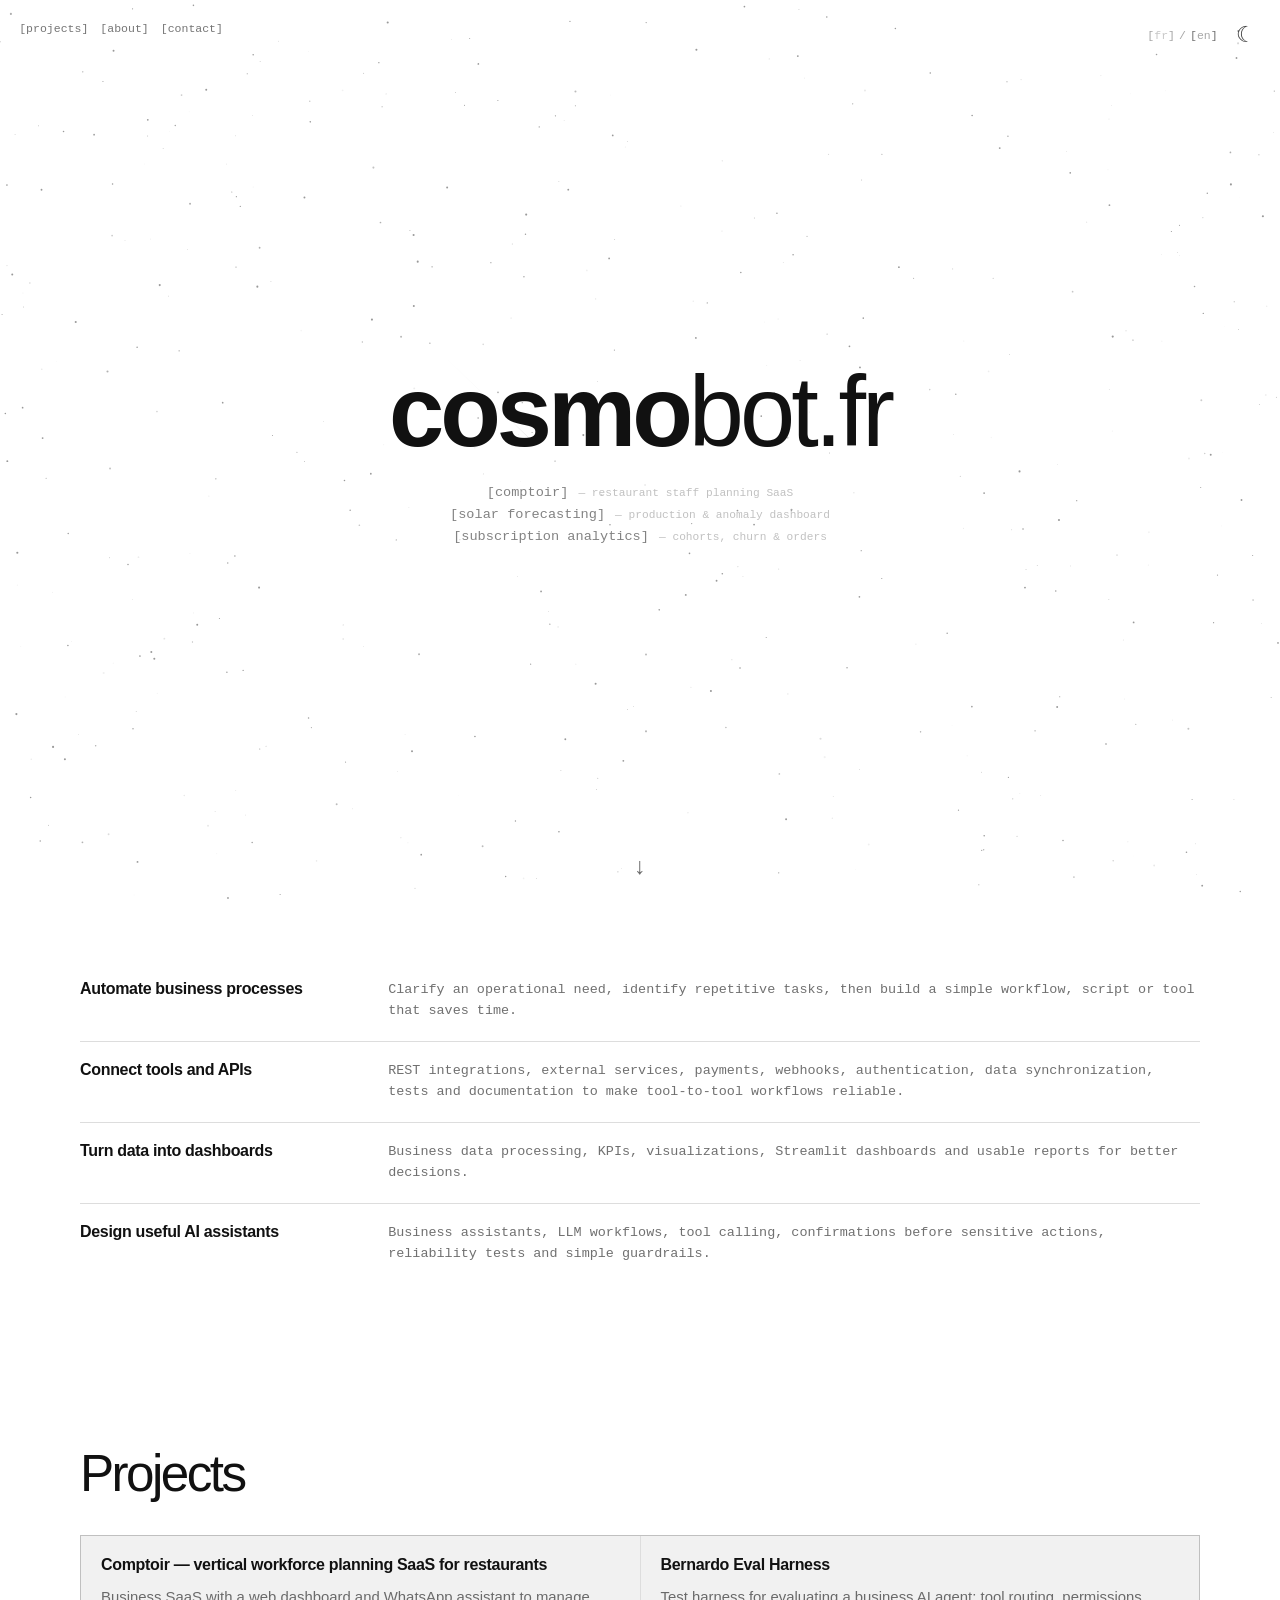
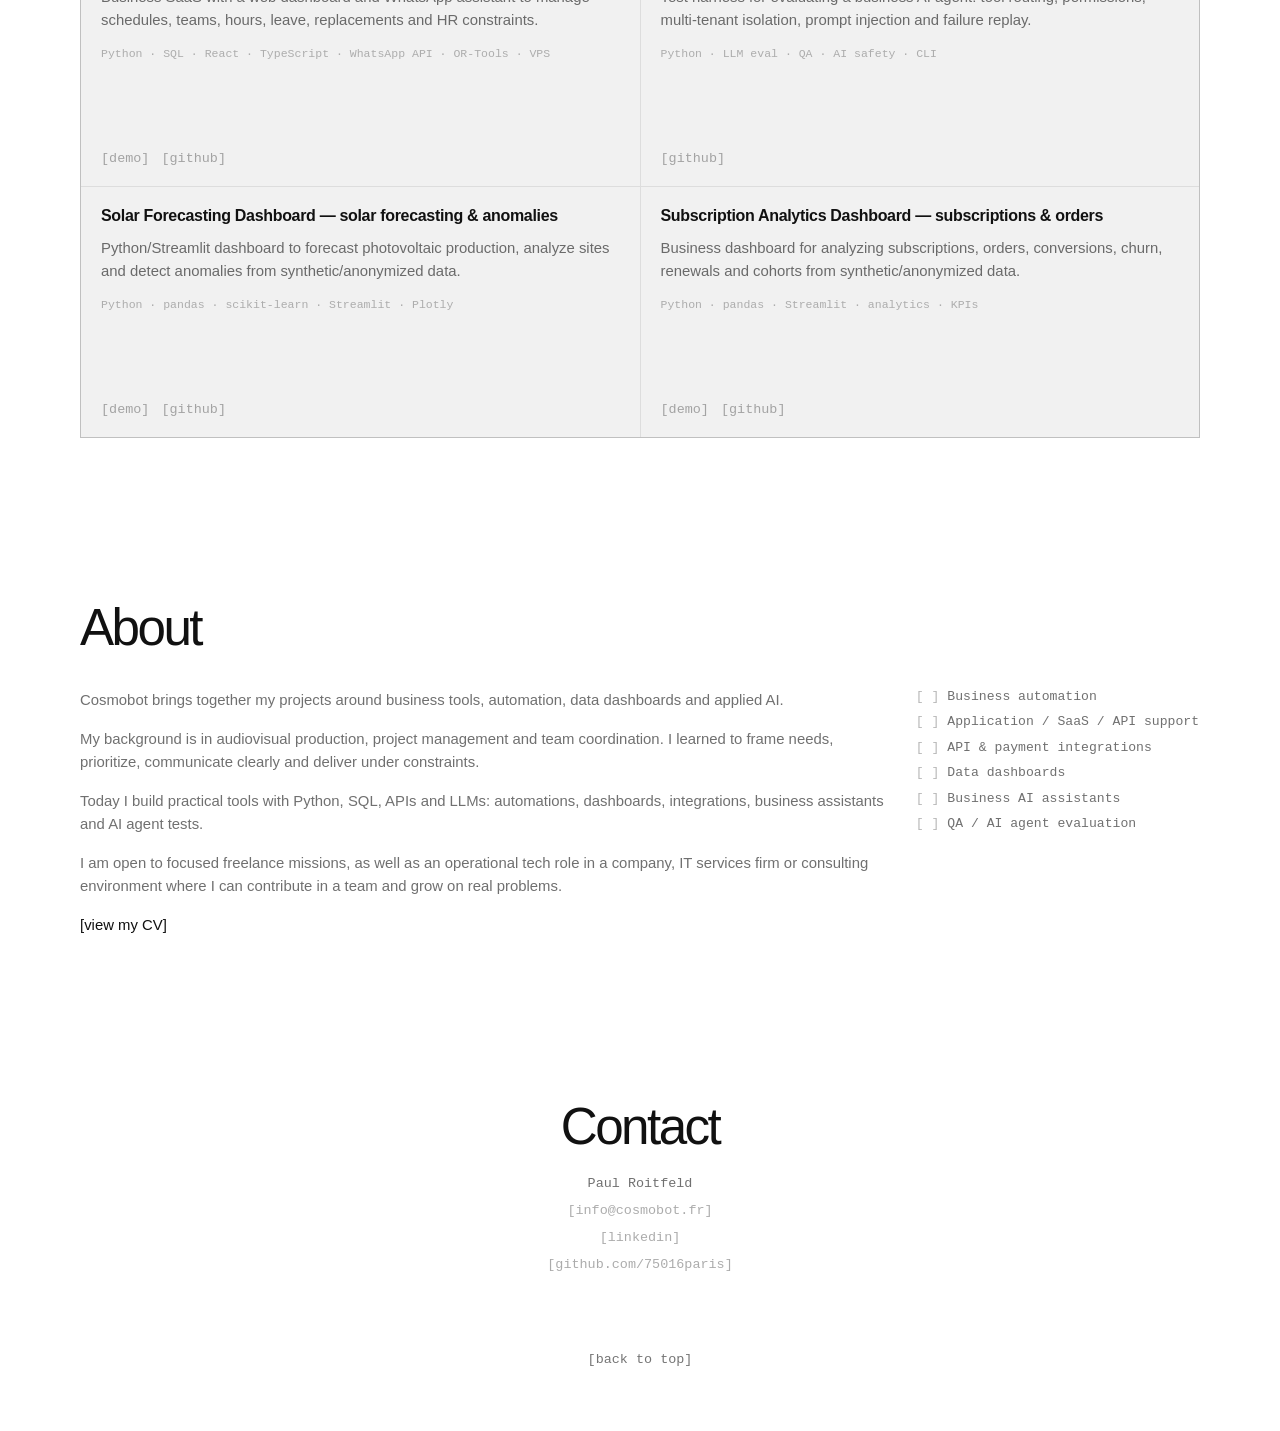
==== en/index.html @ f6ac61f9 "Add English site version" ====
<!DOCTYPE html>
<html lang="en">
<head>
  <meta charset="UTF-8">
  <meta name="viewport" content="width=device-width, initial-scale=1.0">
  <title>Cosmobot — Paul Roitfeld</title>
  <style>
    * { margin: 0; padding: 0; box-sizing: border-box; }

    :root {
      --bg: #0a0a0a;
      --text: #f0f0f0;
      --muted: rgba(240, 240, 240, 0.58);
      --faint: rgba(240, 240, 240, 0.28);
      --line: rgba(240, 240, 240, 0.14);
      --panel: rgba(240, 240, 240, 0.035);
    }

    [data-theme="light"] {
      --bg: #ffffff;
      --text: #111111;
      --muted: rgba(17, 17, 17, 0.60);
      --faint: rgba(17, 17, 17, 0.30);
      --line: rgba(17, 17, 17, 0.14);
      --panel: rgba(17, 17, 17, 0.035);
    }

    html { scroll-behavior: smooth; }

    body {
      background: var(--bg);
      color: var(--text);
      min-height: 100vh;
      transition: background 0.4s, color 0.4s;
      position: relative;
      font-family: Helvetica, 'Helvetica Neue', Arial, sans-serif;
    }

    #stars {
      position: fixed;
      top: 0; left: 0;
      width: 100%; height: 100%;
      z-index: 0;
      pointer-events: none;
      transition: opacity 0.4s;
    }

    .theme-toggle {
      position: fixed;
      top: 1.2rem;
      right: 1.2rem;
      z-index: 20;
      background: none;
      border: none;
      color: var(--text);
      cursor: pointer;
      font-size: 1.4rem;
      padding: 0.3rem;
      transition: color 0.4s, opacity 0.2s;
      opacity: 0.8;
      line-height: 1;
    }

    .theme-toggle:hover { opacity: 1; }

    .corner-controls {
      position: fixed;
      top: 1.2rem;
      right: 1.2rem;
      z-index: 20;
      display: flex;
      align-items: center;
      gap: 0.85rem;
      font-family: 'Courier New', Courier, monospace;
      font-size: 0.72rem;
    }

    .corner-controls .theme-toggle {
      position: static;
      top: auto;
      right: auto;
    }

    .language-switch {
      display: flex;
      gap: 0.25rem;
      color: var(--muted);
    }

    .language-switch a,
    .language-switch span {
      opacity: 0.62;
      color: inherit;
      text-decoration: none;
    }

    .language-switch a:hover,
    .language-switch a.is-active { opacity: 1; }

    .language-switch a:hover span { text-decoration: underline; }

    .top-nav {
      position: fixed;
      top: 1.35rem;
      left: 1.2rem;
      z-index: 20;
      display: flex;
      gap: 0.75rem;
      flex-wrap: wrap;
      justify-content: flex-start;
      font-family: 'Courier New', Courier, monospace;
      font-size: 0.72rem;
    }

    .hero-products {
      display: flex;
      flex-direction: column;
      gap: 0.45rem;
      align-items: center;
      margin-bottom: 1.4rem;
      font-family: 'Courier New', Courier, monospace;
    }

    .scroll-nav {
      position: fixed;
      inset: 0;
      z-index: 20;
      pointer-events: none;
      font-family: 'Courier New', Courier, monospace;
    }

    .scroll-nav button {
      display: none;
      position: fixed;
      left: 50%;
      transform: translateX(-50%);
      background: none;
      border: none;
      color: var(--text);
      opacity: 0.62;
      font: inherit;
      font-size: 1.45rem;
      line-height: 1;
      padding: 0.25rem 0.35rem;
      cursor: pointer;
      pointer-events: auto;
      transition: opacity 0.2s, transform 0.2s;
    }

    #scrollUp { top: 1rem; }
    #scrollDown { bottom: 1rem; }
    .scroll-nav button.is-visible { display: block; }
    .scroll-nav button:hover { opacity: 1; transform: translateX(-50%) translateY(-1px); }

    .product-link {
      color: var(--text);
      font-size: 0.85rem;
      text-decoration: none;
      opacity: 0.52;
      transition: opacity 0.2s, color 0.4s;
      display: inline-block;
    }

    .product-link:hover { opacity: 1; }
    .product-link:hover .product-name { text-decoration: underline; }

    .product-tagline {
      opacity: 0.5;
      font-size: 0.7rem;
      margin-left: 0.3em;
    }

    .hero-links {
      display: flex;
      gap: 0.9rem;
      flex-wrap: wrap;
      justify-content: center;
      font-family: 'Courier New', Courier, monospace;
      font-size: 0.78rem;
    }

    a {
      color: inherit;
      text-decoration: none;
    }

    .top-nav a, .hero-links a, .bracket-link {
      opacity: 0.58;
      transition: opacity 0.2s, color 0.4s;
    }

    .top-nav a:hover, .hero-links a:hover, .bracket-link:hover { opacity: 1; }
    .top-nav a:hover span, .hero-links a:hover span, .bracket-link:hover span { text-decoration: underline; }

    .prominent-link {
      color: var(--text);
      opacity: 1;
    }

    main {
      position: relative;
      z-index: 1;
      width: min(1120px, calc(100% - 2.4rem));
      margin: 0 auto;
    }

    .hero {
      position: relative;
      min-height: 100vh;
      display: flex;
      flex-direction: column;
      align-items: center;
      justify-content: center;
      text-align: center;
      padding: 6rem 0 4rem;
    }

    .logo {
      font-size: clamp(2.9rem, 8vw, 6.2rem);
      letter-spacing: -0.04em;
      user-select: none;
      margin-bottom: 1.6rem;
      line-height: 0.95;
    }

    .logo-cosmo { font-weight: 700; }
    .logo-bot { font-weight: 300; }

    .intro-line {
      max-width: 840px;
      color: var(--muted);
      font-size: clamp(1.05rem, 2vw, 1.35rem);
      line-height: 1.45;
      margin-bottom: 1.8rem;
    }

    .actions {
      display: flex;
      gap: 1rem;
      flex-wrap: wrap;
      justify-content: center;
      font-family: 'Courier New', Courier, monospace;
      font-size: 0.82rem;
    }

    section {
      padding: 5rem 0;
    }

    .section-head {
      display: flex;
      align-items: baseline;
      justify-content: space-between;
      gap: 1.5rem;
      margin-bottom: 2rem;
    }

    h3 {
      font-size: clamp(1.8rem, 4vw, 3.2rem);
      font-weight: 400;
      letter-spacing: -0.05em;
    }


    .text-list {
      display: grid;
      gap: 1.2rem;
      width: 100%;
    }

    .text-item {
      display: grid;
      grid-template-columns: minmax(210px, 0.35fr) 1fr;
      gap: 1.5rem;
      padding-bottom: 1.2rem;
      border-bottom: 1px solid var(--line);
    }

    .text-item:last-child { border-bottom: none; }

    .text-item h4, .project h4 {
      font-size: 1rem;
      font-weight: 600;
      letter-spacing: -0.02em;
      margin-bottom: 0.75rem;
    }

    .text-item p {
      color: var(--muted);
      font-family: 'Courier New', Courier, monospace;
      font-size: 0.84rem;
      line-height: 1.55;
    }

    .project p, .about p {
      color: var(--muted);
      font-size: 0.93rem;
      line-height: 1.55;
    }

    .projects {
      display: grid;
      grid-template-columns: 1fr 1fr;
      gap: 1px;
      background: var(--line);
      border: 1px solid var(--line);
    }

    .project {
      background: color-mix(in srgb, var(--bg) 94%, var(--text));
      padding: 1.25rem;
      min-height: 250px;
      display: flex;
      flex-direction: column;
      justify-content: space-between;
      gap: 1.2rem;
      cursor: pointer;
      transition: background 0.2s, color 0.4s;
    }

    .project:hover,
    .project:focus-visible {
      background: color-mix(in srgb, var(--bg) 88%, var(--text));
      outline: none;
    }

    .meta {
      color: var(--faint);
      font-family: 'Courier New', Courier, monospace;
      font-size: 0.72rem;
      line-height: 1.5;
      margin-top: 0.8rem;
    }

    .about {
      display: grid;
      grid-template-columns: 1fr minmax(210px, 0.35fr);
      gap: 1.5rem;
      align-items: start;
      width: 100%;
    }

    .about p + p { margin-top: 1rem; }

    .roles {
      list-style: none;
      display: grid;
      gap: 0.65rem;
      color: var(--muted);
      font-family: 'Courier New', Courier, monospace;
      font-size: 0.82rem;
    }

    .roles li::before { content: '[ ] '; color: var(--faint); }

    .project-links,
    .contact-details {
      list-style: none;
      display: flex;
      flex-wrap: wrap;
      gap: 0.75rem;
      font-family: 'Courier New', Courier, monospace;
      font-size: 0.84rem;
      color: var(--muted);
    }

    .contact-details {
      justify-content: center;
      flex-direction: column;
      align-items: center;
    }

    .contact-block {
      display: flex;
      flex-direction: column;
      justify-content: center;
      align-items: center;
      text-align: center;
      gap: 1.2rem;
    }

    .contact-block p {
      max-width: 680px;
      color: var(--muted);
      line-height: 1.55;
    }

    .site-footer {
      padding: 0 0 4rem;
      text-align: center;
      font-family: 'Courier New', Courier, monospace;
      font-size: 0.84rem;
    }

    @media (max-width: 860px) {
      .projects, .about, .text-item { grid-template-columns: 1fr; }
      .top-nav {
        right: 8rem;
      }
      .section-head { align-items: flex-start; flex-direction: column; }
    }
  </style>
</head>
<body>
  <canvas id="stars"></canvas>

  <nav class="top-nav" aria-label="Main navigation">
    <a href="#projects">[<span>projects</span>]</a>
    <a href="#about">[<span>about</span>]</a>
    <a href="#contact">[<span>contact</span>]</a>
  </nav>

  <div class="corner-controls">
    <nav class="language-switch" aria-label="Language">
      <a href="../">[<span>fr</span>]</a>
      <span>/</span>
      <a class="is-active" href="index.html" aria-current="page">[<span>en</span>]</a>
    </nav>
    <button class="theme-toggle" id="themeToggle" aria-label="Toggle theme">
      <span id="toggleIcon">●</span>
    </button>
  </div>

  <nav class="scroll-nav" aria-label="Scroll navigation">
    <button type="button" id="scrollUp" aria-label="Scroll up">↑</button>
    <button type="button" id="scrollDown" aria-label="Scroll down">↓</button>
  </nav>

  <main>
    <section class="hero" id="top">
      <h1 class="logo"><span class="logo-cosmo">cosmo</span><span class="logo-bot">bot.fr</span></h1>
      <div class="hero-products" aria-label="Featured products">
        <a class="product-link" href="https://comptoir.cosmobot.fr" target="_blank" rel="noopener noreferrer">[<span class="product-name">comptoir</span>]<span class="product-tagline"> — restaurant staff planning SaaS</span></a>
        <a class="product-link" href="https://solar.cosmobot.fr" target="_blank" rel="noopener noreferrer">[<span class="product-name">solar forecasting</span>]<span class="product-tagline"> — production & anomaly dashboard</span></a>
        <a class="product-link" href="https://analytics.cosmobot.fr" target="_blank" rel="noopener noreferrer">[<span class="product-name">subscription analytics</span>]<span class="product-tagline"> — cohorts, churn & orders</span></a>
      </div>
    </section>

    <section id="services" aria-label="Services">
      <div class="text-list">
        <article class="text-item">
          <h4>Automate business processes</h4>
          <p>Clarify an operational need, identify repetitive tasks, then build a simple workflow, script or tool that saves time.</p>
        </article>
        <article class="text-item">
          <h4>Connect tools and APIs</h4>
          <p>REST integrations, external services, payments, webhooks, authentication, data synchronization, tests and documentation to make tool-to-tool workflows reliable.</p>
        </article>
        <article class="text-item">
          <h4>Turn data into dashboards</h4>
          <p>Business data processing, KPIs, visualizations, Streamlit dashboards and usable reports for better decisions.</p>
        </article>
        <article class="text-item">
          <h4>Design useful AI assistants</h4>
          <p>Business assistants, LLM workflows, tool calling, confirmations before sensitive actions, reliability tests and simple guardrails.</p>
        </article>
      </div>
    </section>

    <section id="projects">
      <div class="section-head">
        <h3>Projects</h3>
      </div>
      <div class="projects">
        <article class="project" id="comptoir" tabindex="0" data-href="projects/comptoir.html" aria-label="Open Comptoir project page">
          <div>
            <h4>Comptoir — vertical workforce planning SaaS for restaurants</h4>
            <p>Business SaaS with a web dashboard and WhatsApp assistant to manage schedules, teams, hours, leave, replacements and HR constraints.</p>
            <div class="meta">Python · SQL · React · TypeScript · WhatsApp API · OR-Tools · VPS</div>
          </div>
          <div class="project-links">
            <a class="bracket-link" href="https://comptoir.cosmobot.fr" target="_blank" rel="noopener noreferrer">[<span>demo</span>]</a>
            <a class="bracket-link" href="https://github.com/75016paris/comptoir-ai-restaurant-planning" target="_blank" rel="noopener noreferrer">[<span>github</span>]</a>
          </div>
        </article>
        <article class="project" id="bernardo" tabindex="0" data-href="projects/bernardo.html" aria-label="Open Bernardo Eval Harness project page">
          <div>
            <h4>Bernardo Eval Harness</h4>
            <p>Test harness for evaluating a business AI agent: tool routing, permissions, multi-tenant isolation, prompt injection and failure replay.</p>
            <div class="meta">Python · LLM eval · QA · AI safety · CLI</div>
          </div>
          <div class="project-links">
            <a class="bracket-link" href="https://github.com/75016paris/bernardo-ai-agent-eval-harness" target="_blank" rel="noopener noreferrer">[<span>github</span>]</a>
          </div>
        </article>
        <article class="project" id="solar-forecasting" tabindex="0" data-href="projects/solar-forecasting.html" aria-label="Open Solar Forecasting Dashboard project page">
          <div>
            <h4>Solar Forecasting Dashboard — solar forecasting & anomalies</h4>
            <p>Python/Streamlit dashboard to forecast photovoltaic production, analyze sites and detect anomalies from synthetic/anonymized data.</p>
            <div class="meta">Python · pandas · scikit-learn · Streamlit · Plotly</div>
          </div>
          <div class="project-links">
            <a class="bracket-link" href="https://solar.cosmobot.fr" target="_blank" rel="noopener noreferrer">[<span>demo</span>]</a>
            <a class="bracket-link" href="https://github.com/75016paris/solar-forecasting-anomaly-detection-dashboard" target="_blank" rel="noopener noreferrer">[<span>github</span>]</a>
          </div>
        </article>
        <article class="project" id="subscription-analytics" tabindex="0" data-href="projects/subscription-analytics.html" aria-label="Open Subscription Analytics Dashboard project page">
          <div>
            <h4>Subscription Analytics Dashboard — subscriptions & orders</h4>
            <p>Business dashboard for analyzing subscriptions, orders, conversions, churn, renewals and cohorts from synthetic/anonymized data.</p>
            <div class="meta">Python · pandas · Streamlit · analytics · KPIs</div>
          </div>
          <div class="project-links">
            <a class="bracket-link" href="https://analytics.cosmobot.fr" target="_blank" rel="noopener noreferrer">[<span>demo</span>]</a>
            <a class="bracket-link" href="https://github.com/75016paris/subscription-analytics-dashboard" target="_blank" rel="noopener noreferrer">[<span>github</span>]</a>
          </div>
        </article>
      </div>
    </section>

    <section id="about">
      <div class="section-head">
        <h3>About</h3>
      </div>
      <div class="about">
        <div>
          <p>
            Cosmobot brings together my projects around business tools, automation,
            data dashboards and applied AI.
          </p>
          <p>
            My background is in audiovisual production, project management and team coordination.
            I learned to frame needs, prioritize, communicate clearly and deliver under constraints.
          </p>
          <p>
            Today I build practical tools with Python, SQL, APIs and LLMs: automations,
            dashboards, integrations, business assistants and AI agent tests.
          </p>
          <p>
            I am open to focused freelance missions, as well as an operational tech role in a company,
            IT services firm or consulting environment where I can contribute in a team and grow on real problems.
          </p>
          <p>
            <a class="bracket-link prominent-link" href="cv.html">[<span>view my CV</span>]</a>
          </p>
        </div>
        <ul class="roles">
          <li>Business automation</li>
          <li>Application / SaaS / API support</li>
          <li>API & payment integrations</li>
          <li>Data dashboards</li>
          <li>Business AI assistants</li>
          <li>QA / AI agent evaluation</li>
        </ul>
      </div>
    </section>

    <section id="contact">
      <div class="contact-block">
        <h3>Contact</h3>
        <ul class="contact-details">
          <li>Paul Roitfeld</li>
          <li><a class="bracket-link js-email" href="#" data-user="info" data-domain="cosmobot.fr">[<span>info@cosmobot.fr</span>]</a></li>
          <li><a class="bracket-link" href="https://www.linkedin.com/in/paul-r-07ab7b38b/">[<span>linkedin</span>]</a></li>
          <li><a class="bracket-link" href="https://github.com/75016paris">[<span>github.com/75016paris</span>]</a></li>
        </ul>
      </div>
    </section>

    <footer class="site-footer">
      <a class="bracket-link" href="#top">[<span>back to top</span>]</a>
    </footer>
  </main>

  <script>
    const html = document.documentElement;
    const iconEl = document.getElementById('toggleIcon');
    const canvas = document.getElementById('stars');
    const ctx = canvas.getContext('2d');
    const ICONS = { light: '☾︎', dark: '☀︎' };

    function getSystemPref() {
      return window.matchMedia('(prefers-color-scheme: light)').matches ? 'light' : 'dark';
    }

    let theme = localStorage.getItem('cosmobot-theme') || getSystemPref();

    function applyTheme() {
      html.setAttribute('data-theme', theme);
      iconEl.textContent = ICONS[theme];
    }

    applyTheme();

    document.getElementById('themeToggle').addEventListener('click', () => {
      theme = theme === 'light' ? 'dark' : 'light';
      localStorage.setItem('cosmobot-theme', theme);
      applyTheme();
    });

    document.querySelectorAll('.js-email').forEach((link) => {
      const email = `${link.dataset.user}@${link.dataset.domain}`;
      link.href = `mailto:${email}`;
    });

    document.querySelectorAll('.project').forEach((card) => {
      card.addEventListener('click', () => {
        window.location.href = card.dataset.href;
      });
      card.addEventListener('keydown', (event) => {
        if (event.key === 'Enter' || event.key === ' ') {
          event.preventDefault();
          window.location.href = card.dataset.href;
        }
      });
    });

    document.querySelectorAll('.project a').forEach((link) => {
      link.addEventListener('click', (event) => event.stopPropagation());
    });

    const scrollUp = document.getElementById('scrollUp');
    const scrollDown = document.getElementById('scrollDown');

    function updateScrollNav() {
      const doc = document.documentElement;
      const canScroll = doc.scrollHeight > window.innerHeight + 8;
      const nearTop = window.scrollY < 24;
      const nearBottom = window.scrollY + window.innerHeight >= doc.scrollHeight - 24;
      scrollUp.classList.toggle('is-visible', canScroll && !nearTop);
      scrollDown.classList.toggle('is-visible', canScroll && !nearBottom);
    }

    scrollUp.addEventListener('click', () => {
      window.scrollBy({ top: -window.innerHeight * 0.85, behavior: 'smooth' });
    });

    scrollDown.addEventListener('click', () => {
      if (window.scrollY < 24) {
        const services = document.getElementById('services');
        const target = Math.max(0, services.offsetTop - 60);
        window.scrollTo({ top: target, behavior: 'smooth' });
        return;
      }
      window.scrollBy({ top: window.innerHeight * 0.85, behavior: 'smooth' });
    });

    window.addEventListener('scroll', updateScrollNav, { passive: true });
    window.addEventListener('resize', updateScrollNav);
    updateScrollNav();

    let w, h, stars = [], shootingStar = null, shootingTimer = 0, lastTime = 0;

    function resize() {
      w = canvas.width = window.innerWidth;
      h = canvas.height = window.innerHeight;
      initStars();
    }

    function initStars() {
      stars = [];
      const count = Math.floor((w * h) / 2500);
      for (let i = 0; i < count; i++) {
        stars.push({
          x: Math.random() * w,
          y: Math.random() * h,
          r: Math.random() * 0.7 + 0.2,
          baseAlpha: Math.random() * 0.05 + 0.02,
          phase: Math.random() * Math.PI * 2,
          speed: Math.random() * 1.2 + 0.3,
          amplitude: Math.random() * 0.95 + 0.4
        });
      }
    }

    function starColor() {
      return html.getAttribute('data-theme') === 'light' ? '0, 0, 0' : '255, 255, 255';
    }

    function launchShootingStar() {
      shootingStar = {
        x: Math.random() * w * 0.7,
        y: Math.random() * h * 0.3,
        angle: Math.PI / 7 + Math.random() * Math.PI / 8,
        speed: 7 + Math.random() * 3,
        life: 1,
        length: 140 + Math.random() * 80,
        maxAlpha: 0.3 + Math.random() * 0.2
      };
    }

    function draw(time) {
      const dt = (time - lastTime) / 1000;
      lastTime = time;
      ctx.clearRect(0, 0, w, h);
      const c = starColor();
      const isLight = html.getAttribute('data-theme') === 'light';

      for (const s of stars) {
        s.phase += s.speed * dt;
        const twinkle = (Math.sin(s.phase) + 1) / 2;
        const alpha = s.baseAlpha + s.amplitude * twinkle;
        const a = isLight ? Math.min(alpha * 1.2, 0.40) : alpha;
        const r = isLight ? s.r * 1.2 : s.r;
        ctx.beginPath();
        ctx.arc(s.x, s.y, r, 0, Math.PI * 2);
        ctx.fillStyle = `rgba(${c}, ${a})`;
        ctx.fill();
      }

      shootingTimer += dt;
      const shootInterval = shootingStar === null && lastTime < 3000 ? 1 : 6 + Math.random() * 6;
      if (shootingTimer > shootInterval && !shootingStar) {
        launchShootingStar();
        shootingTimer = 0;
      }

      if (shootingStar) {
        const ss = shootingStar;
        ss.x += Math.cos(ss.angle) * ss.speed;
        ss.y += Math.sin(ss.angle) * ss.speed;
        ss.life -= dt * 0.4;
        if (ss.life > 0 && ss.x < w + 100 && ss.y < h + 100) {
          const tailX = ss.x - Math.cos(ss.angle) * ss.length * ss.life;
          const tailY = ss.y - Math.sin(ss.angle) * ss.length * ss.life;
          const a = ss.life * (isLight ? ss.maxAlpha * 0.5 : ss.maxAlpha);
          const grad = ctx.createLinearGradient(tailX, tailY, ss.x, ss.y);
          grad.addColorStop(0, `rgba(${c}, 0)`);
          grad.addColorStop(0.8, `rgba(${c}, ${a * 0.3})`);
          grad.addColorStop(1, `rgba(${c}, ${a})`);
          ctx.beginPath();
          ctx.moveTo(tailX, tailY);
          ctx.lineTo(ss.x, ss.y);
          ctx.strokeStyle = grad;
          ctx.lineWidth = 0.7;
          ctx.stroke();
          ctx.beginPath();
          ctx.arc(ss.x, ss.y, 0.7, 0, Math.PI * 2);
          ctx.fillStyle = `rgba(${c}, ${a * 1.2})`;
          ctx.fill();
        } else {
          shootingStar = null;
        }
      }

      requestAnimationFrame(draw);
    }

    window.addEventListener('resize', resize);
    resize();
    requestAnimationFrame(draw);
  </script>
</body>
</html>
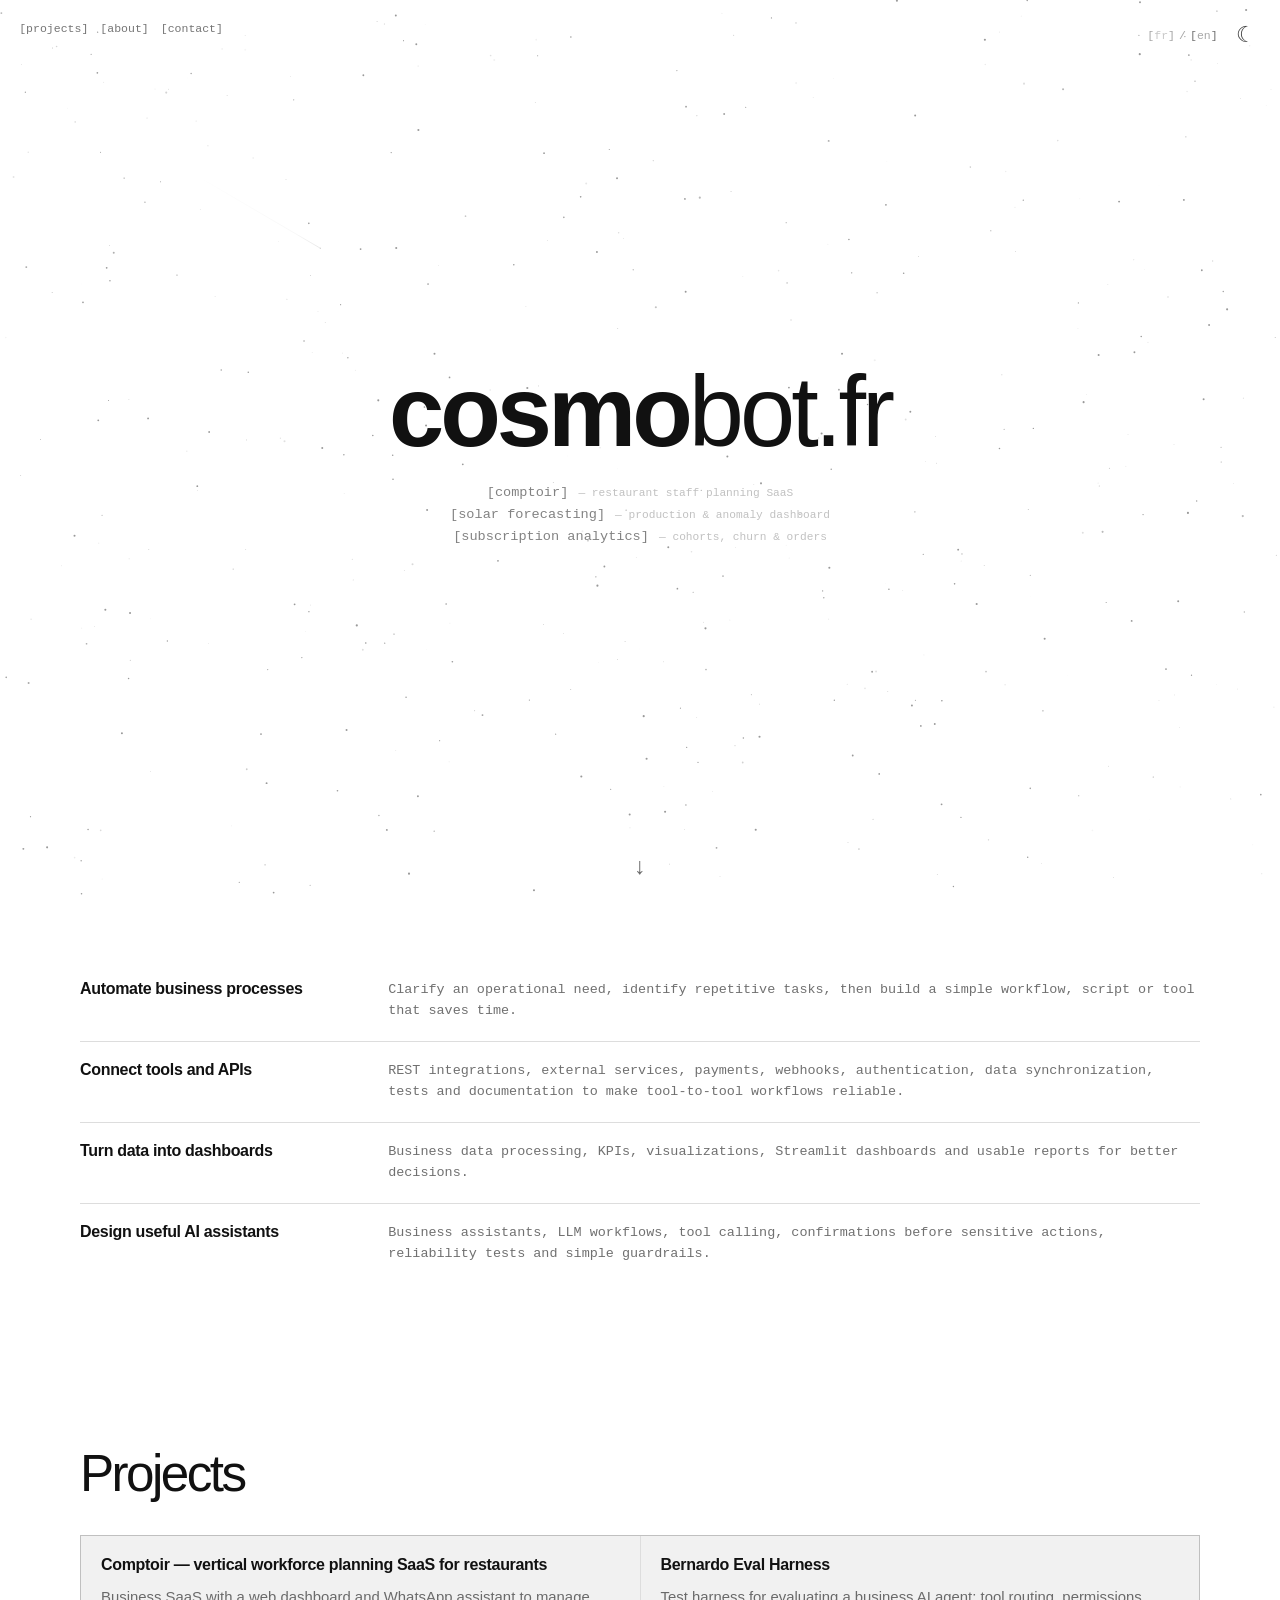
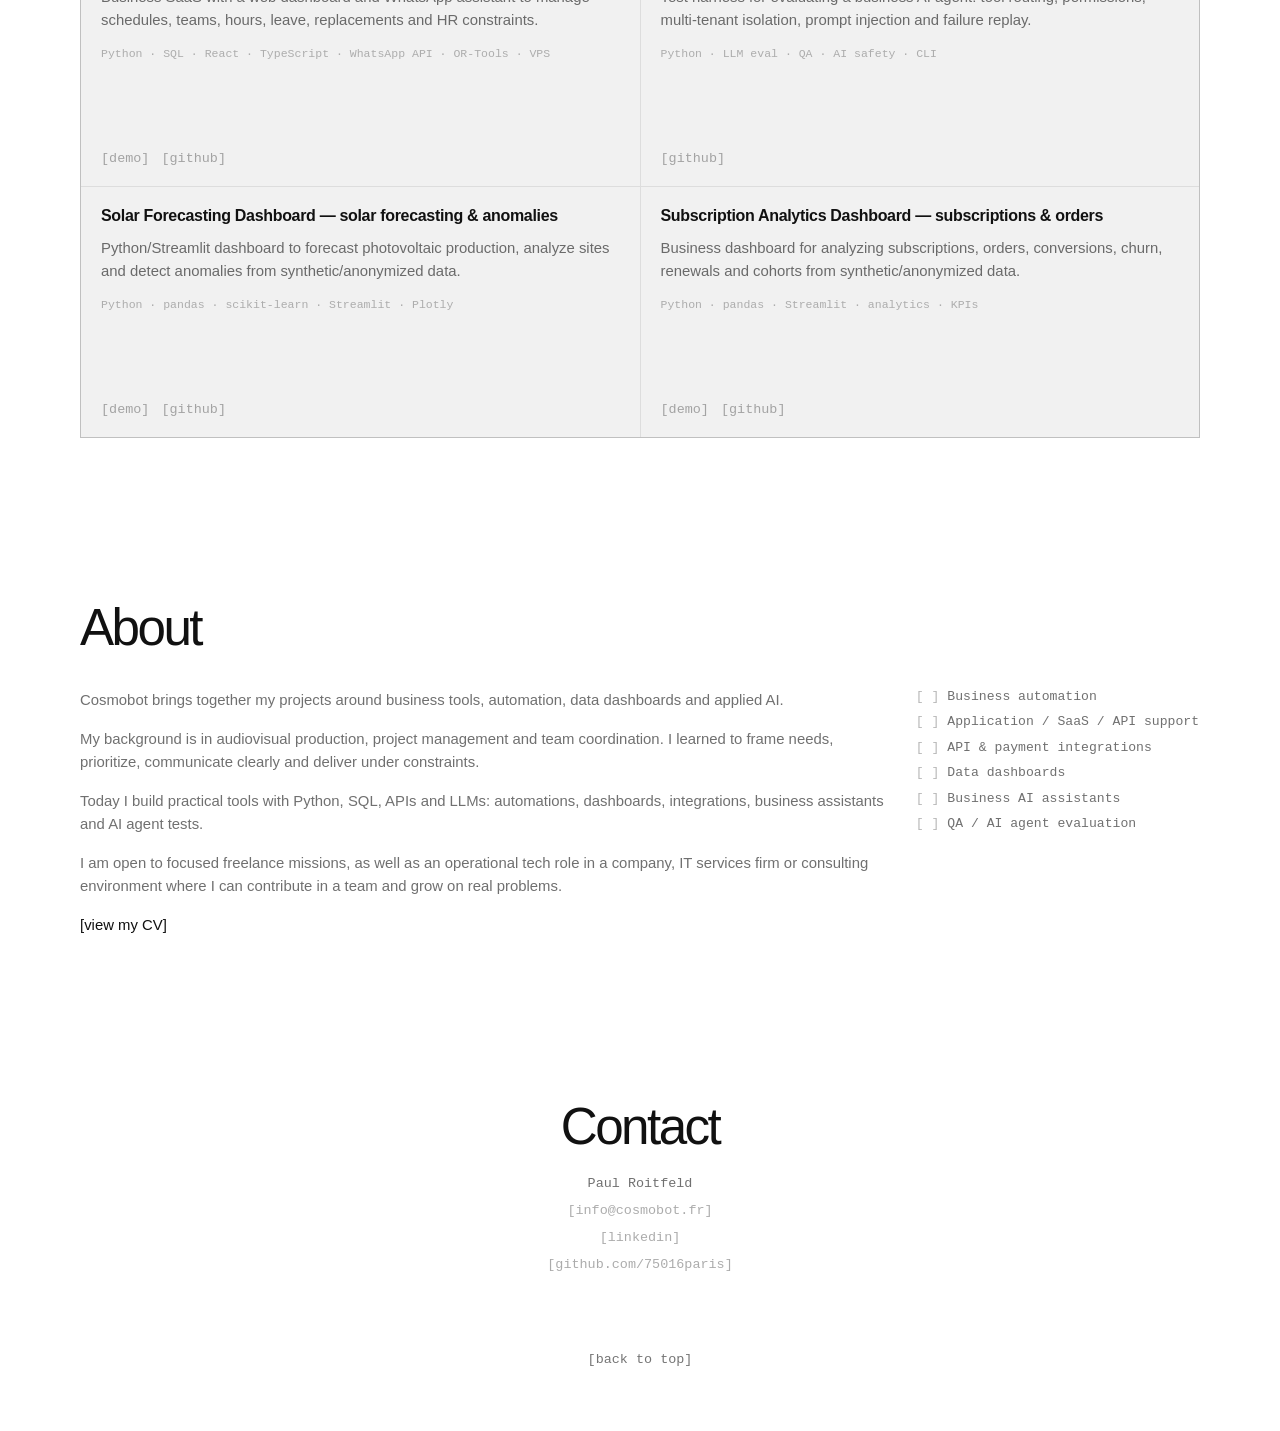
==== commit e334a67e: "Add Cosmobot social preview image" ====
--- a/en/index.html
+++ b/en/index.html
@@ -4,6 +4,19 @@
   <meta charset="UTF-8">
   <meta name="viewport" content="width=device-width, initial-scale=1.0">
   <title>Cosmobot — Paul Roitfeld</title>
+  <meta name="description" content="Paul Roitfeld's portfolio — Python, data, automation, application support and applied AI projects.">
+  <meta property="og:title" content="Cosmobot — Paul Roitfeld Portfolio">
+  <meta property="og:description" content="Python, data, automation, application support and applied AI projects.">
+  <meta property="og:type" content="website">
+  <meta property="og:url" content="https://cosmobot.fr/en/">
+  <meta property="og:image" content="https://cosmobot.fr/assets/cosmobot-og.png">
+  <meta property="og:image:width" content="1200">
+  <meta property="og:image:height" content="630">
+  <meta name="twitter:card" content="summary_large_image">
+  <meta name="twitter:title" content="Cosmobot — Paul Roitfeld Portfolio">
+  <meta name="twitter:description" content="Python, data, automation, application support and applied AI projects.">
+  <meta name="twitter:image" content="https://cosmobot.fr/assets/cosmobot-og.png">
+  <link rel="icon" type="image/png" href="/assets/cosmobot-logo.png">
   <style>
     * { margin: 0; padding: 0; box-sizing: border-box; }
 
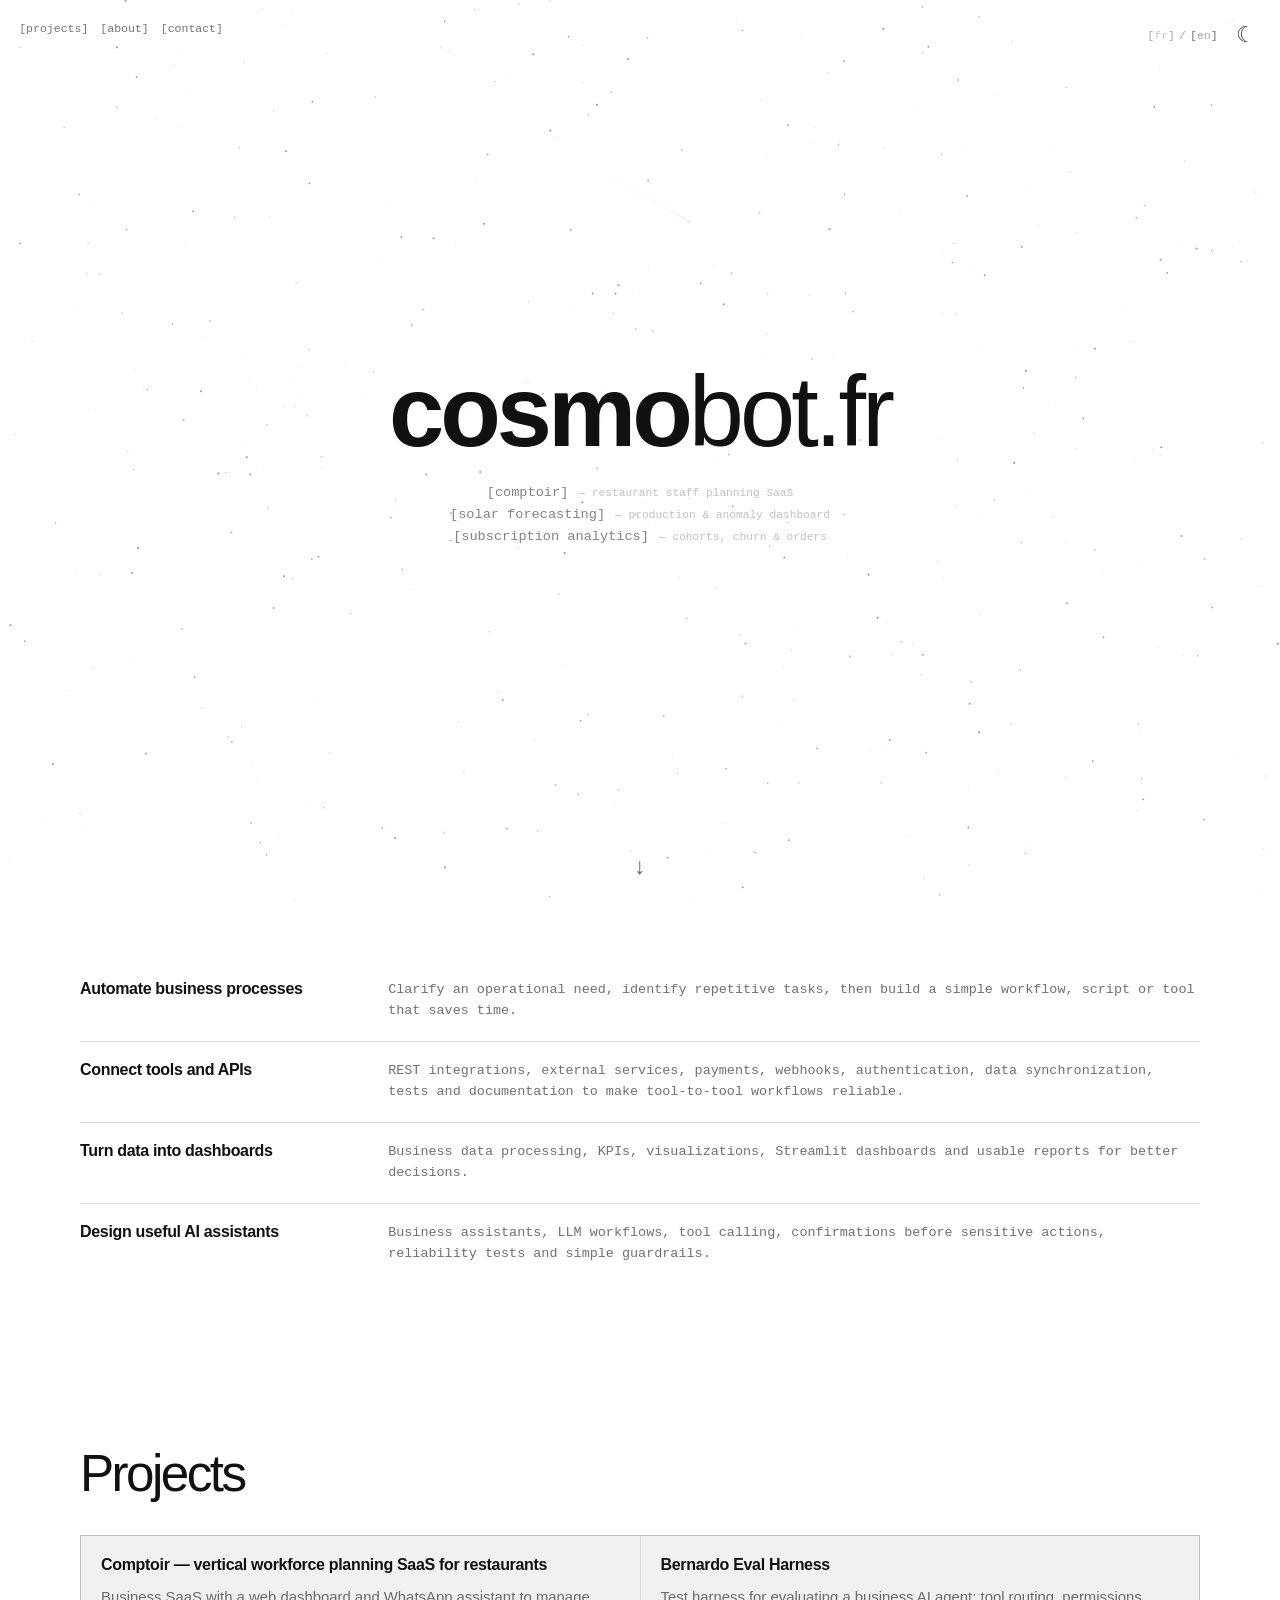
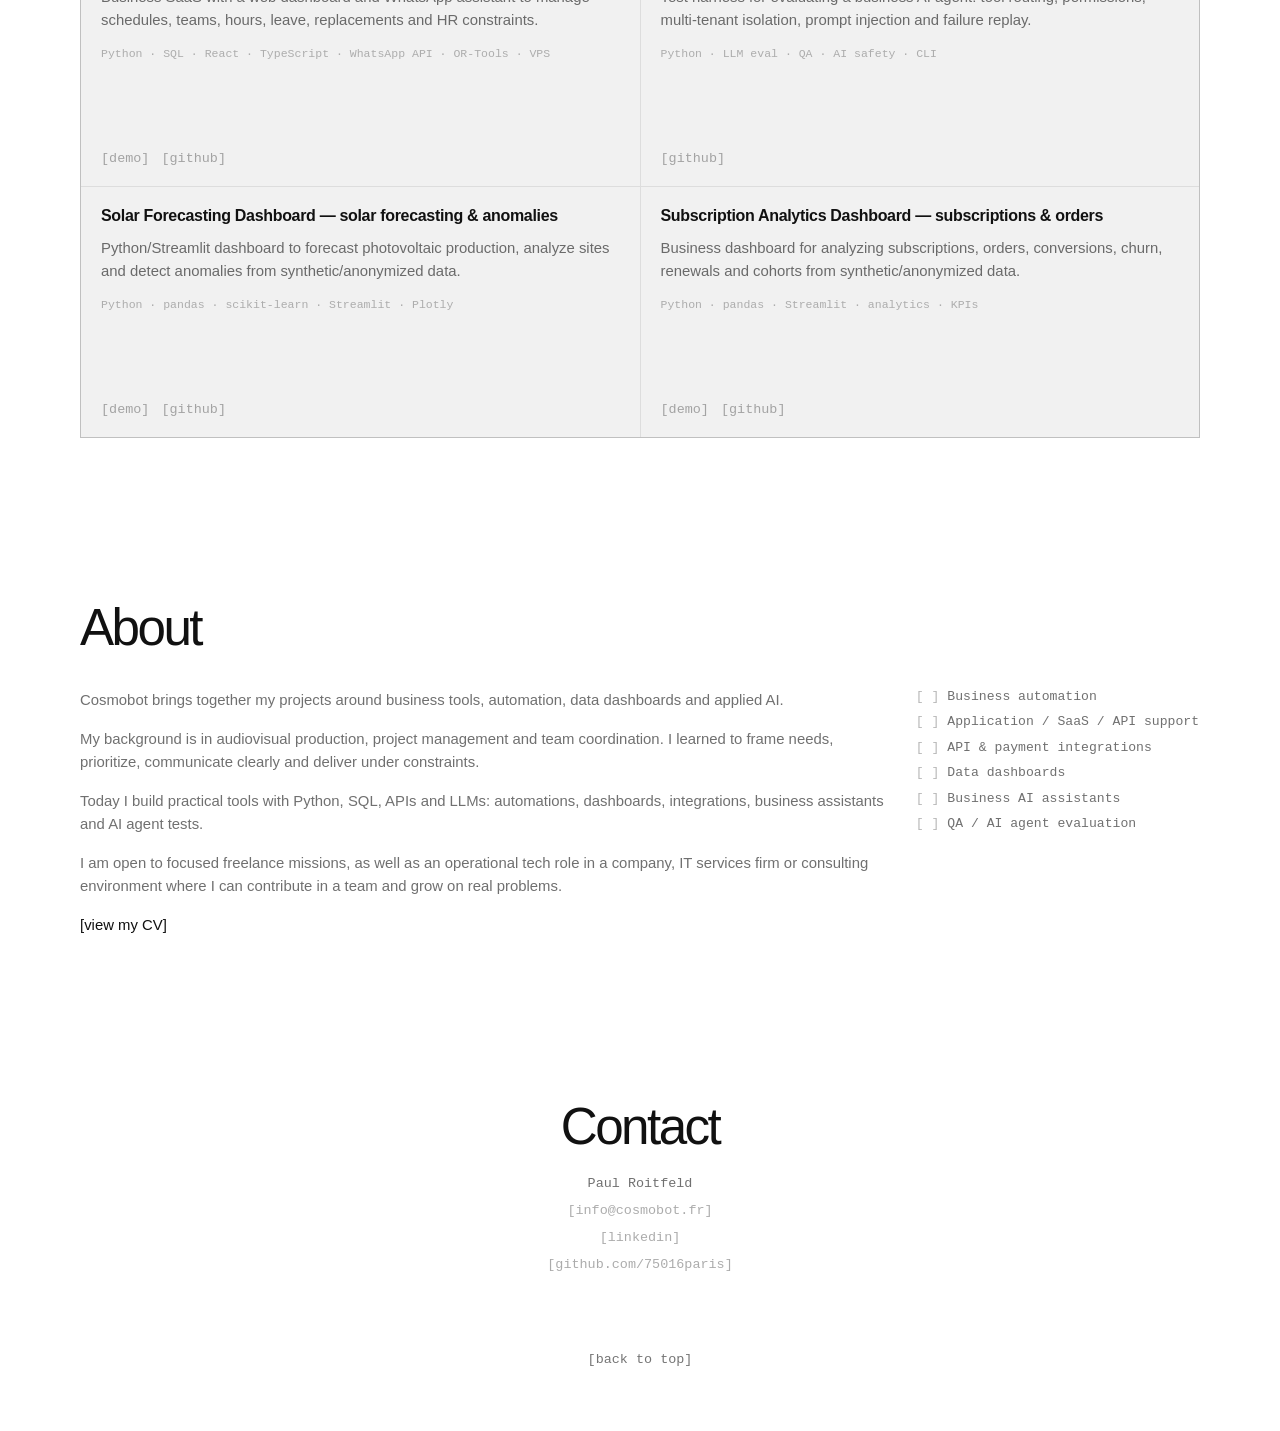
==== commit afe0d1cc: "Improve Cosmobot social preview metadata" ====
--- a/en/index.html
+++ b/en/index.html
@@ -4,9 +4,9 @@
   <meta charset="UTF-8">
   <meta name="viewport" content="width=device-width, initial-scale=1.0">
   <title>Cosmobot — Paul Roitfeld</title>
-  <meta name="description" content="Paul Roitfeld's portfolio — Python, data, automation, application support and applied AI projects.">
+  <meta name="description" content="Paul Roitfeld's portfolio: Python, SQL, APIs, automation, application support, data dashboards and applied AI projects, with GitHub and CV links.">
   <meta property="og:title" content="Cosmobot — Paul Roitfeld Portfolio">
-  <meta property="og:description" content="Python, data, automation, application support and applied AI projects.">
+  <meta property="og:description" content="Paul Roitfeld's portfolio: Python, SQL, APIs, automation, application support, data dashboards and applied AI projects, with GitHub and CV links.">
   <meta property="og:type" content="website">
   <meta property="og:url" content="https://cosmobot.fr/en/">
   <meta property="og:image" content="https://cosmobot.fr/assets/cosmobot-og.png">
@@ -14,7 +14,7 @@
   <meta property="og:image:height" content="630">
   <meta name="twitter:card" content="summary_large_image">
   <meta name="twitter:title" content="Cosmobot — Paul Roitfeld Portfolio">
-  <meta name="twitter:description" content="Python, data, automation, application support and applied AI projects.">
+  <meta name="twitter:description" content="Paul Roitfeld's portfolio: Python, SQL, APIs, automation, application support, data dashboards and applied AI projects, with GitHub and CV links.">
   <meta name="twitter:image" content="https://cosmobot.fr/assets/cosmobot-og.png">
   <link rel="icon" type="image/png" href="/assets/cosmobot-logo.png">
   <style>
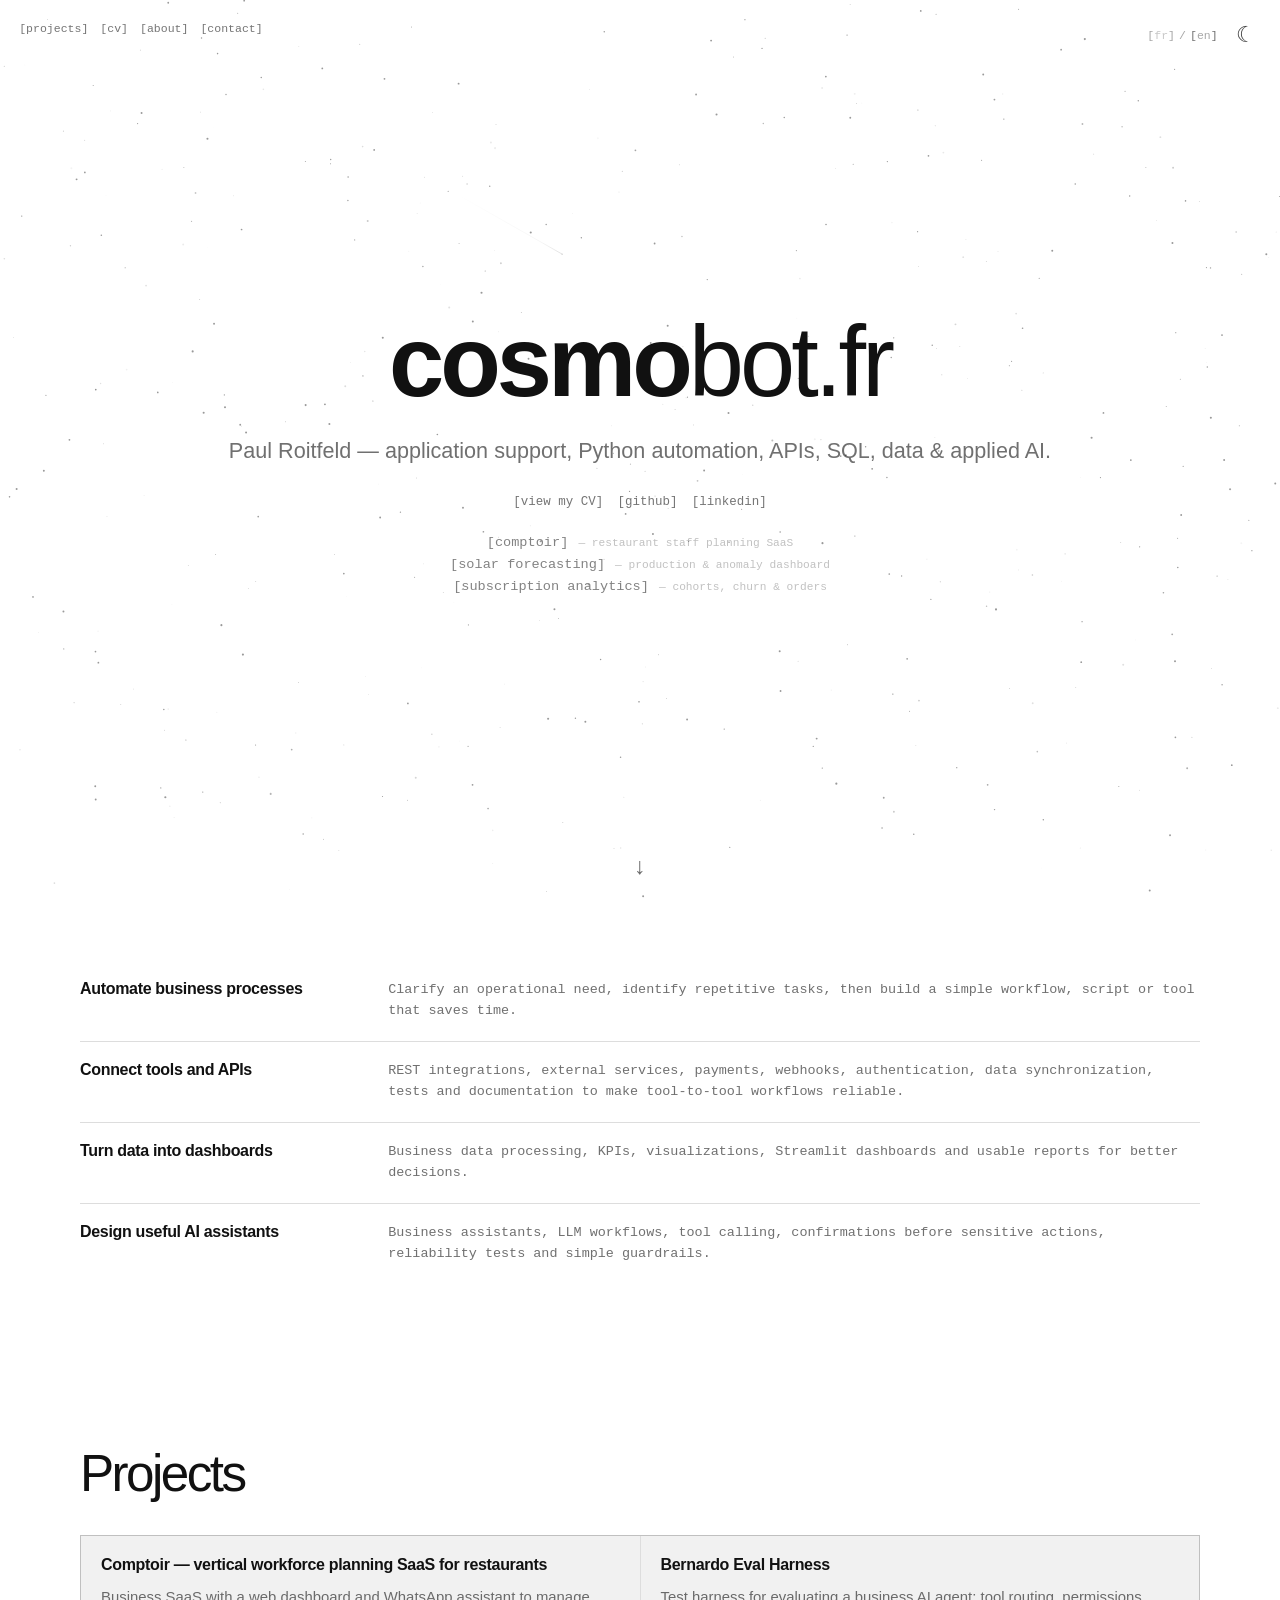
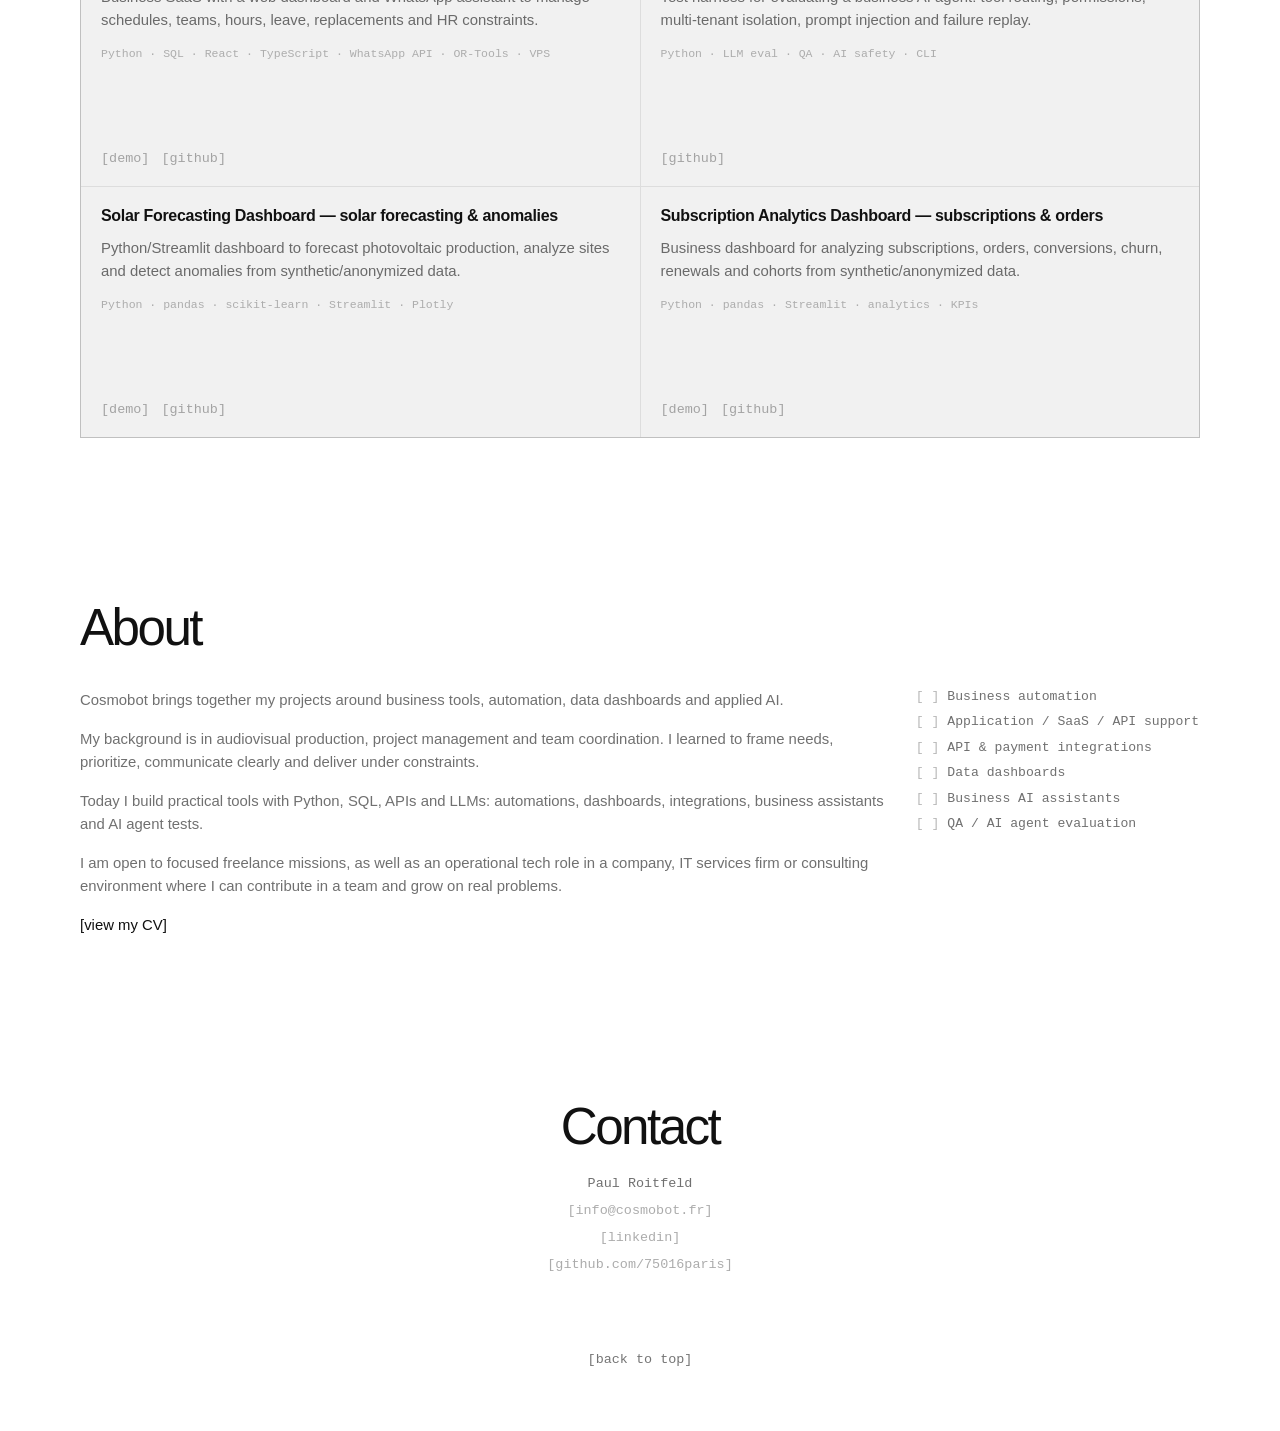
==== commit 29871ff6: "Add CV call to action on homepage" ====
--- a/en/index.html
+++ b/en/index.html
@@ -190,6 +190,7 @@
       justify-content: center;
       font-family: 'Courier New', Courier, monospace;
       font-size: 0.78rem;
+      margin-bottom: 1.6rem;
     }
 
     a {
@@ -419,6 +420,7 @@
 
   <nav class="top-nav" aria-label="Main navigation">
     <a href="#projects">[<span>projects</span>]</a>
+    <a href="cv.html">[<span>cv</span>]</a>
     <a href="#about">[<span>about</span>]</a>
     <a href="#contact">[<span>contact</span>]</a>
   </nav>
@@ -442,6 +444,12 @@
   <main>
     <section class="hero" id="top">
       <h1 class="logo"><span class="logo-cosmo">cosmo</span><span class="logo-bot">bot.fr</span></h1>
+      <p class="intro-line">Paul Roitfeld — application support, Python automation, APIs, SQL, data & applied AI.</p>
+      <div class="hero-links" aria-label="Main links">
+        <a href="cv.html">[<span>view my CV</span>]</a>
+        <a href="https://github.com/75016paris" target="_blank" rel="noopener noreferrer">[<span>github</span>]</a>
+        <a href="https://www.linkedin.com/in/paul-r-07ab7b38b/" target="_blank" rel="noopener noreferrer">[<span>linkedin</span>]</a>
+      </div>
       <div class="hero-products" aria-label="Featured products">
         <a class="product-link" href="https://comptoir.cosmobot.fr" target="_blank" rel="noopener noreferrer">[<span class="product-name">comptoir</span>]<span class="product-tagline"> — restaurant staff planning SaaS</span></a>
         <a class="product-link" href="https://solar.cosmobot.fr" target="_blank" rel="noopener noreferrer">[<span class="product-name">solar forecasting</span>]<span class="product-tagline"> — production & anomaly dashboard</span></a>
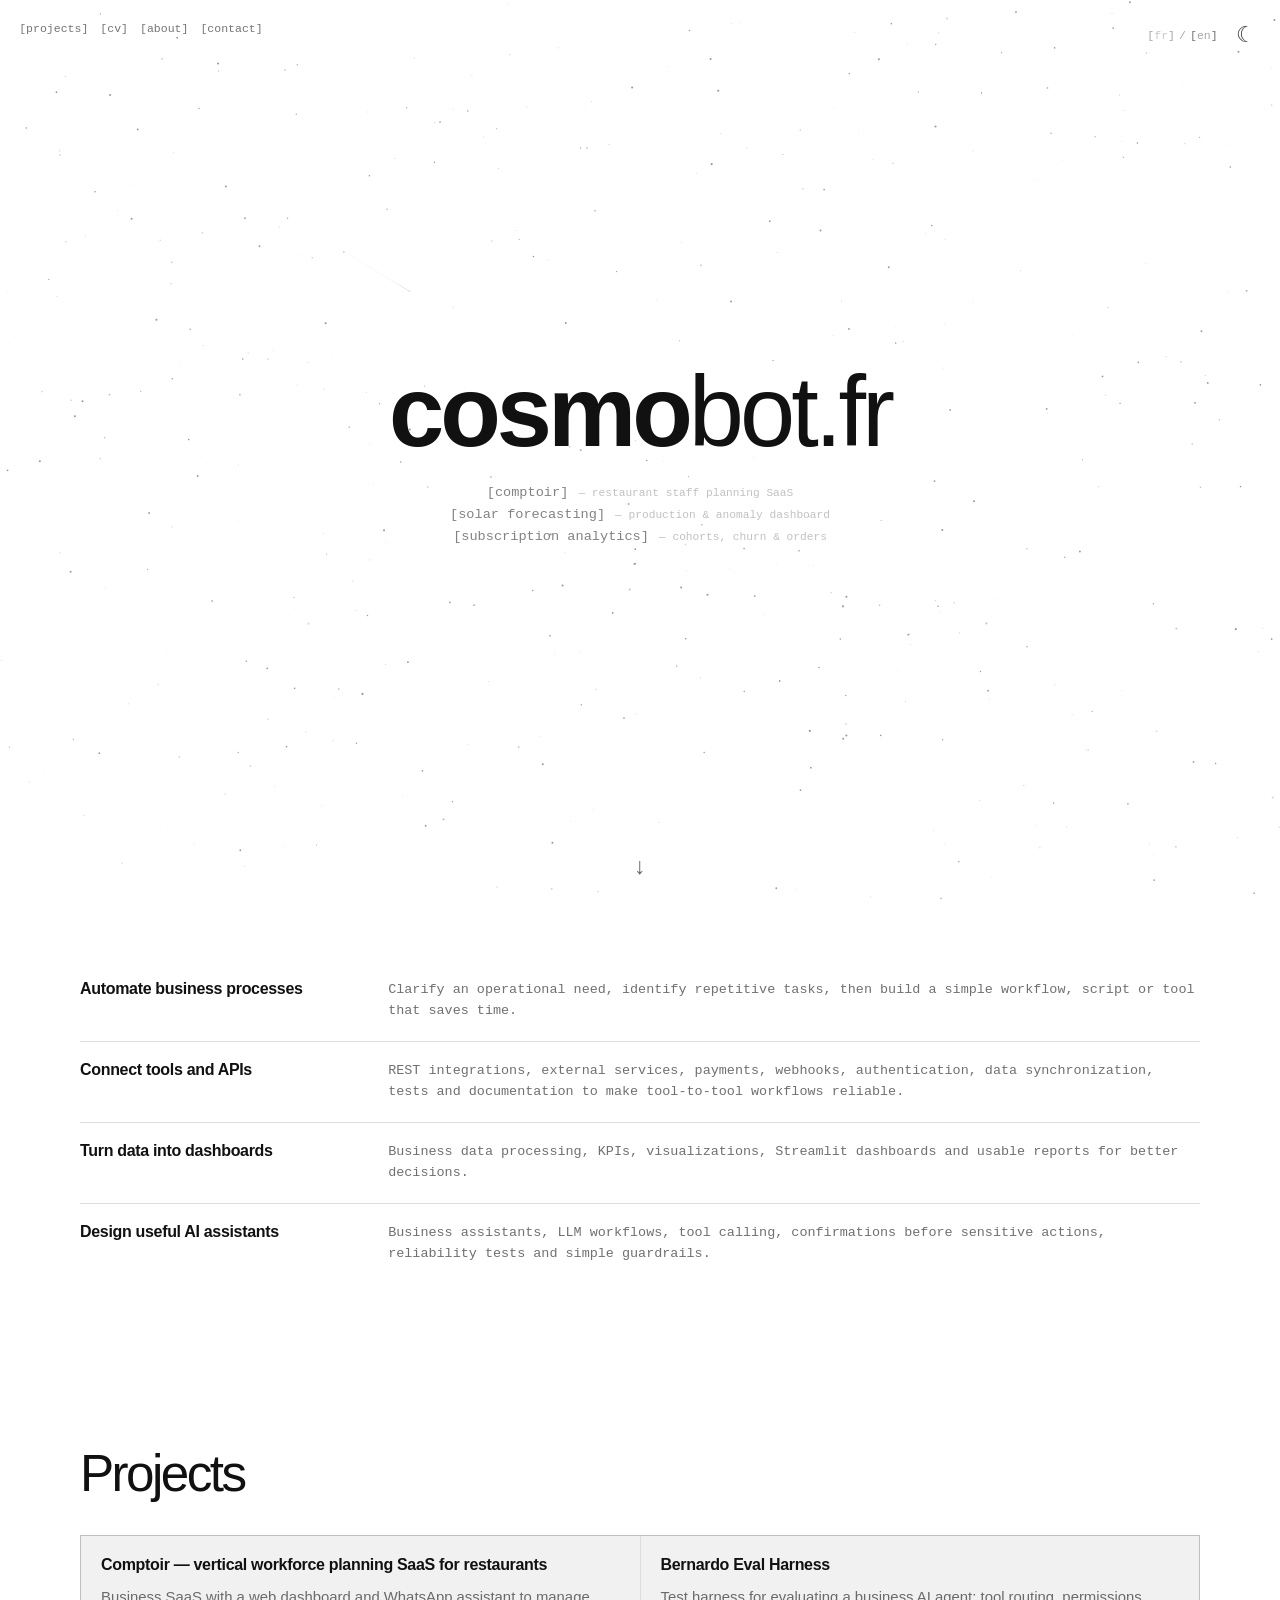
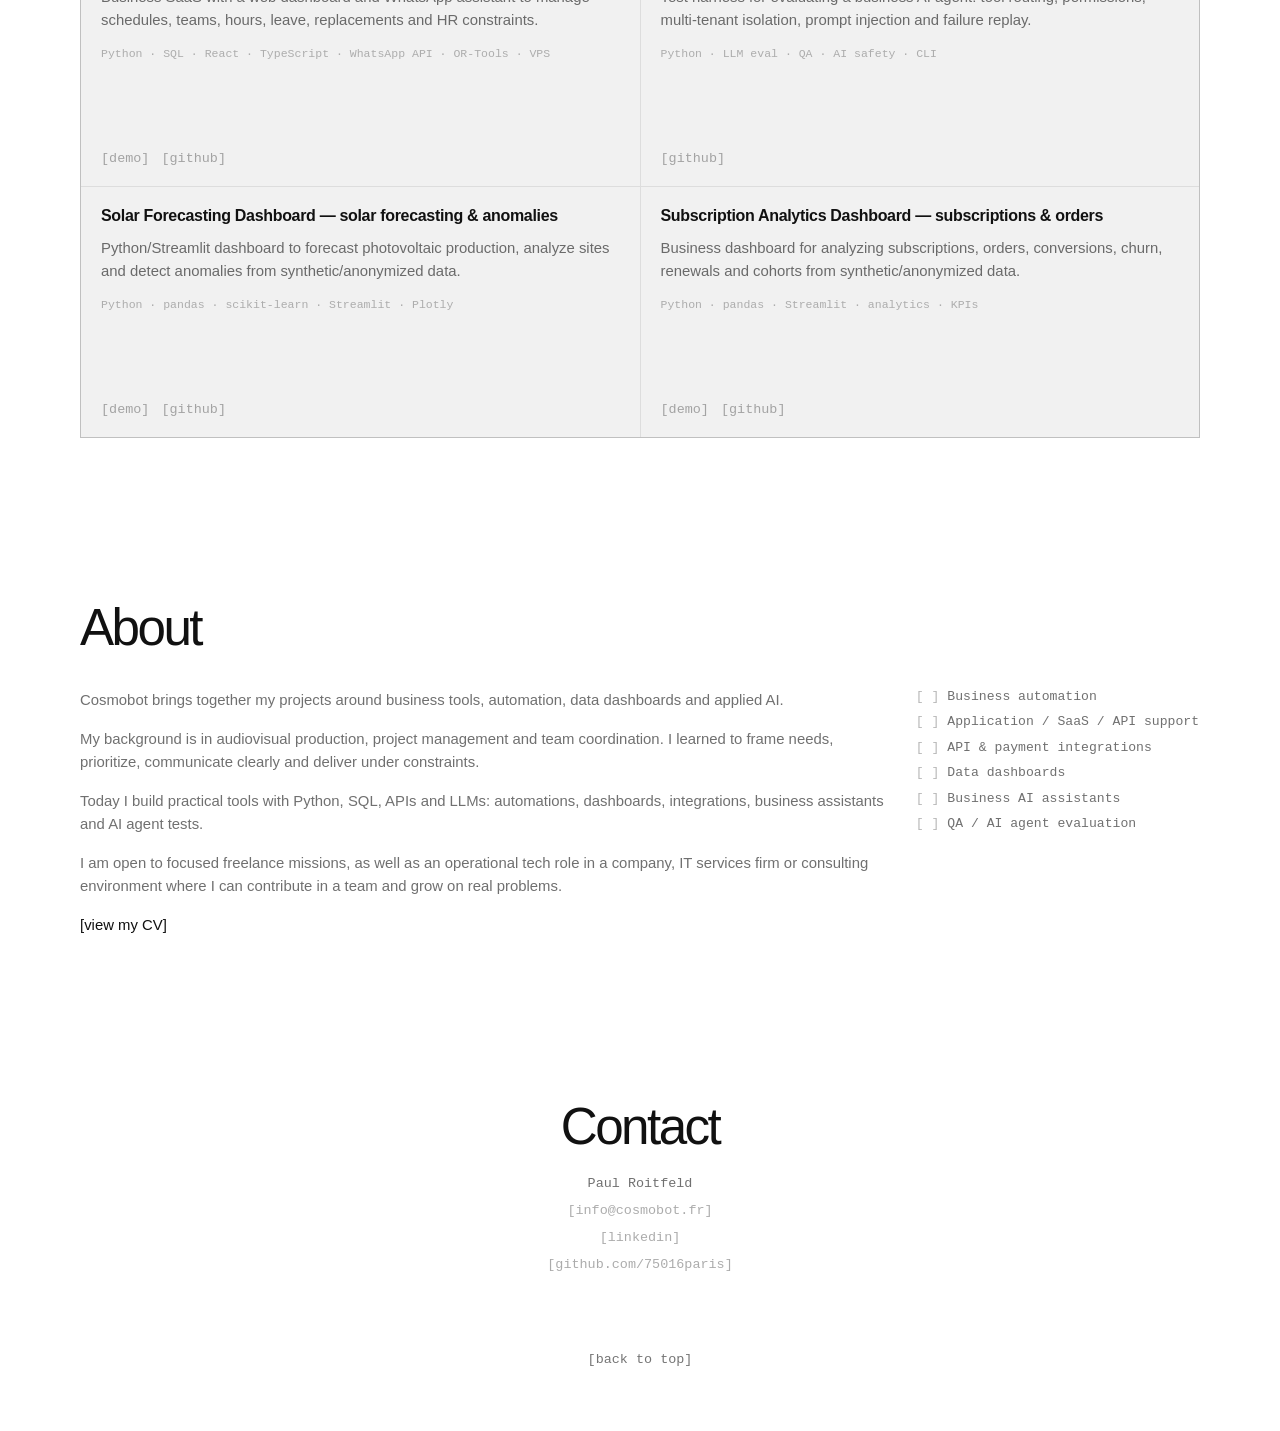
==== commit 3dca15b5: "Remove homepage hero CTA" ====
--- a/en/index.html
+++ b/en/index.html
@@ -444,12 +444,6 @@
   <main>
     <section class="hero" id="top">
       <h1 class="logo"><span class="logo-cosmo">cosmo</span><span class="logo-bot">bot.fr</span></h1>
-      <p class="intro-line">Paul Roitfeld — application support, Python automation, APIs, SQL, data & applied AI.</p>
-      <div class="hero-links" aria-label="Main links">
-        <a href="cv.html">[<span>view my CV</span>]</a>
-        <a href="https://github.com/75016paris" target="_blank" rel="noopener noreferrer">[<span>github</span>]</a>
-        <a href="https://www.linkedin.com/in/paul-r-07ab7b38b/" target="_blank" rel="noopener noreferrer">[<span>linkedin</span>]</a>
-      </div>
       <div class="hero-products" aria-label="Featured products">
         <a class="product-link" href="https://comptoir.cosmobot.fr" target="_blank" rel="noopener noreferrer">[<span class="product-name">comptoir</span>]<span class="product-tagline"> — restaurant staff planning SaaS</span></a>
         <a class="product-link" href="https://solar.cosmobot.fr" target="_blank" rel="noopener noreferrer">[<span class="product-name">solar forecasting</span>]<span class="product-tagline"> — production & anomaly dashboard</span></a>
